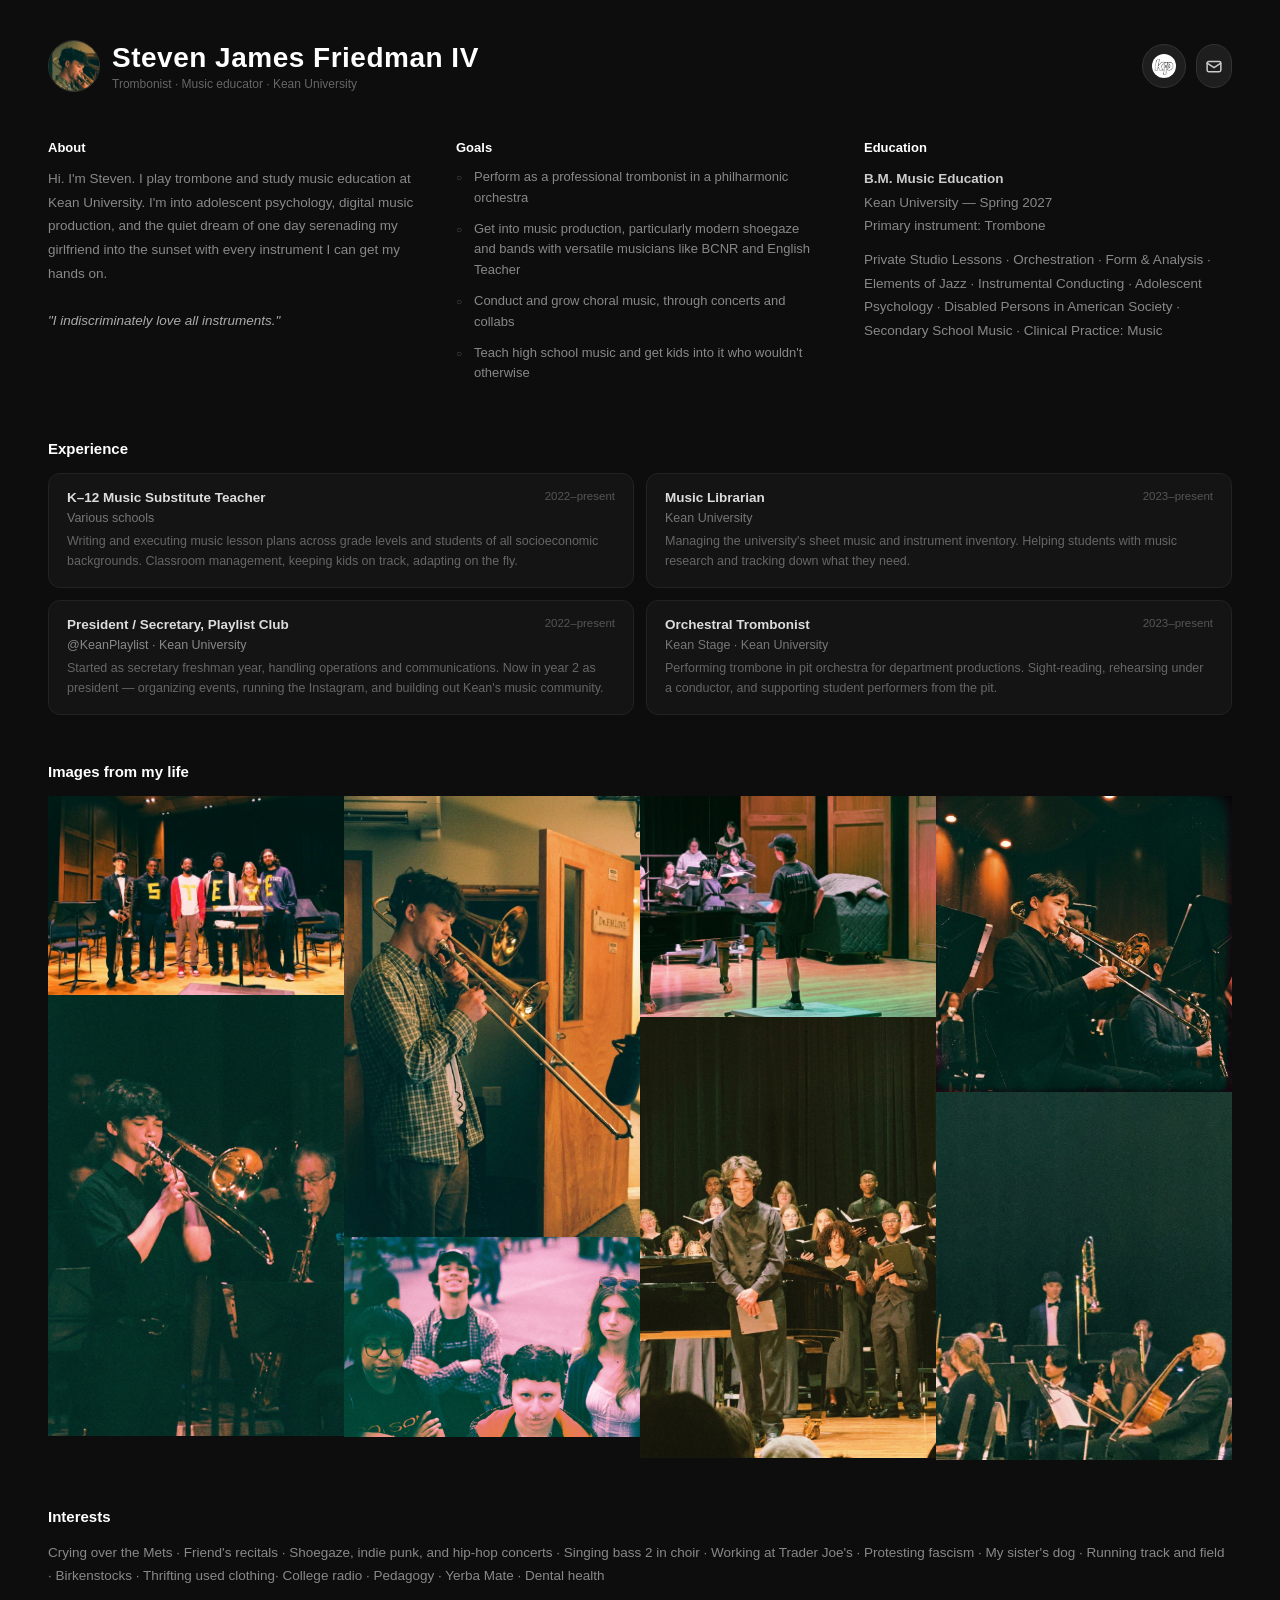
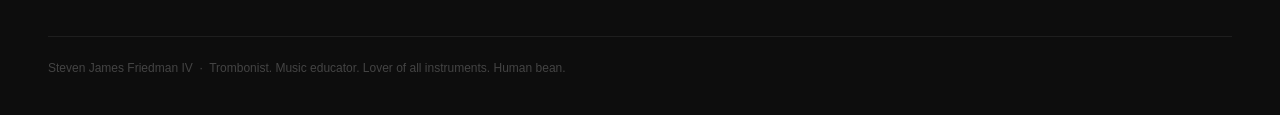
==== ethereal.html @ b5e0310d "me website initially" ====
<!DOCTYPE html>
<html lang="en">
<head>
  <meta charset="UTF-8" />
  <meta name="viewport" content="width=device-width, initial-scale=1.0" />
  <title>Steven James Friedman IV</title>
  <link rel="stylesheet" href="ethereal.css">
  <link rel="icon" href="data:image/svg+xml,<svg xmlns='http://www.w3.org/2000/svg' viewBox='0 0 100 100'><text y='.9em' font-size='90'>🦆</text></svg>">
</head>
<body>

  <header class="header">
    <div class="header-left">
      <div class="avatar">
        <img src="assets/steven0.png" alt="Steven">
      </div>
      <div>
        <h1 class="title">Steven James Friedman IV</h1>
        <p class="subtitle">Trombonist · Music educator · Kean University</p>
      </div>
    </div>
    <div class="header-buttons">
      <a href="https://www.instagram.com/keanplaylist/" target="_blank" class="btn btn-secondary btn-icon-only" aria-label="KeanPlaylist on Instagram">
        <img src="assets/keanplaylist.png" alt="" class="btn-icon">
      </a>
      <a href="mailto:StevenJ.Friedman@outlook.com" class="btn btn-secondary btn-icon-only" aria-label="Email">
        <svg width="16" height="16" viewBox="0 0 14 14" fill="none">
          <rect x="1" y="3" width="12" height="9" rx="1.5" stroke="#ccc" stroke-width="1.3"/>
          <path d="M1 4.5l6 4 6-4" stroke="#ccc" stroke-width="1.3" stroke-linecap="round"/>
        </svg>
      </a>
    </div>
  </header>

  <section class="info-grid">

    <div class="info-block">
      <h2>About</h2>
      <p class="bio-text">
        Hi. I'm Steven. I play trombone and study music education at Kean University.
        I'm into adolescent psychology, digital music production, and the quiet dream of one day
        serenading my girlfriend into the sunset with every instrument I can get my hands on.
        <br><br>
        <em>"I indiscriminately love all instruments."</em>
      </p>
    </div>

    <div class="info-block">
      <h2>Goals</h2>
      <ul class="goal-list">
        <li>Perform as a professional trombonist in a philharmonic orchestra</li>
        <li>Get into music production, particularly modern shoegaze and bands with versatile musicians like BCNR and English Teacher</li>
        <li>Conduct and grow choral music, through concerts and collabs</li>
        <li>Teach high school music and get kids into it who wouldn't otherwise</li>
      </ul>
    </div>

    <div class="info-block">
      <h2>Education</h2>
      <p class="bio-text">
        <strong style="color:#ccc;">B.M. Music Education</strong><br>
        Kean University — Spring 2027<br>
        Primary instrument: Trombone<br>
      </p>
      <p class="bio-text" style="margin-top:10px;">Private Studio Lessons · Orchestration · Form &amp; Analysis · Elements of Jazz · Instrumental Conducting · Adolescent Psychology · Disabled Persons in American Society · Secondary School Music · Clinical Practice: Music</p>
    </div>

  </section>

  <section>
    <p class="section-label">Experience</p>
    <div class="exp-grid">

      <div class="exp-card">
        <div class="exp-card-top">
          <span class="exp-title">K–12 Music Substitute Teacher</span>
          <span class="exp-date">2022–present</span>
        </div>
        <div class="exp-org">Various schools</div>
        <p class="exp-desc">Writing and executing music lesson plans across grade levels and students of all socioeconomic backgrounds. Classroom management, keeping kids on track, adapting on the fly.</p>
      </div>

      <div class="exp-card">
        <div class="exp-card-top">
          <span class="exp-title">Music Librarian</span>
          <span class="exp-date">2023–present</span>
        </div>
        <div class="exp-org">Kean University</div>
        <p class="exp-desc">Managing the university's sheet music and instrument inventory. Helping students with music research and tracking down what they need.</p>
      </div>

      <div class="exp-card">
        <div class="exp-card-top">
          <span class="exp-title">President / Secretary, Playlist Club</span>
          <span class="exp-date">2022–present</span>
        </div>
        <div class="exp-org"><a href="https://www.instagram.com/keanplaylist/" target="_blank" style="color:#888;text-decoration:none;">@KeanPlaylist · Kean University</a></div>
        <p class="exp-desc">Started as secretary freshman year, handling operations and communications. Now in year 2 as president — organizing events, running the Instagram, and building out Kean's music community.</p>
      </div>

      <div class="exp-card">
        <div class="exp-card-top">
          <span class="exp-title">Orchestral Trombonist</span>
          <span class="exp-date">2023–present</span>
        </div>
        <div class="exp-org">Kean Stage · Kean University</div>
        <p class="exp-desc">Performing trombone in pit orchestra for department productions. Sight-reading, rehearsing under a conductor, and supporting student performers from the pit.</p>
      </div>

    </div>
  </section>

  <section class="section-gap">
    <p class="section-label">Images from my life</p>
    <div class="gallery-cols">
      <!-- <div class="gallery-item"><img src="assets/steven6.jpg" alt=""></div> -->
      <div class="gallery-item"><img src="assets/steven2.png" alt=""></div>
      <div class="gallery-item"><img src="assets/steven8.png" alt=""></div>
      <div class="gallery-item"><img src="assets/steven7.png" alt=""></div>
      <div class="gallery-item"><img src="assets/steven4.jpg" alt=""></div>
      <div class="gallery-item"><img src="assets/steven3.png" alt=""></div>
      <div class="gallery-item"><img src="assets/steven9.png" alt=""></div>
      <div class="gallery-item"><img src="assets/steven5.png" alt=""></div>
      <div class="gallery-item"><img src="assets/steven1.png" alt=""></div>
    </div>
  </section>

  <section class="section-gap">
    <p class="section-label">Interests</p>
    <p class="bio-text">Crying over the Mets · Friend's recitals · Shoegaze, indie punk, and hip-hop concerts · Singing bass 2 in choir · Working at Trader Joe's · Protesting fascism · My sister's dog · Running track and field · Birkenstocks · Thrifting used clothing· College radio · Pedagogy · Yerba Mate · Dental health</p>
  </section>

  <footer class="footer">
    Steven James Friedman IV &nbsp;·&nbsp; Trombonist. Music educator. Lover of all instruments. Human bean.
  </footer>

</body>
</html>
---- ethereal.css ----
*, *::before, *::after { box-sizing: border-box; margin: 0; padding: 0; }

body {
  background: #0d0d0d;
  color: #e0e0e0;
  font-family: -apple-system, BlinkMacSystemFont, "Segoe UI", Helvetica, Arial, sans-serif;
  min-height: 100vh;
  padding: 24px 20px;
}

@media (min-width: 640px) {
  body { padding: 40px 48px; }
}

/* Header */
.header {
  display: flex;
  flex-direction: column;
  gap: 16px;
  margin-bottom: 40px;
}

@media (min-width: 640px) {
  .header { flex-direction: row; align-items: center; justify-content: space-between; margin-bottom: 48px; }
}

.header-left { display: flex; align-items: center; gap: 12px; }

/* Avatar */
.avatar {
  width: 44px; height: 44px;
  border-radius: 50%;
  overflow: hidden;
  flex-shrink: 0;
  border: 1px solid #333;
}

@media (min-width: 640px) { .avatar { width: 52px; height: 52px; } }

.avatar img { width: 100%; height: 100%; object-fit: cover; }

.title { font-size: 22px; font-weight: 600; color: #fff; letter-spacing: .5px; }
@media (min-width: 640px) { .title { font-size: 28px; } }

.subtitle { font-size: 12px; color: #666; margin-top: 3px; }

.header-buttons { display: flex; gap: 10px; }

.btn {
  display: flex; align-items: center; gap: 8px;
  padding: 9px 16px; border-radius: 999px;
  font-size: 13px; font-weight: 500;
  cursor: pointer; border: none;
  transition: opacity .15s; text-decoration: none; white-space: nowrap;
}
.btn:hover { opacity: .8; }
.btn-primary  { background: #fff; color: #111; }
.btn-secondary { background: #1e1e1e; color: #e0e0e0; border: 1px solid #333; }

.btn-icon { width: 24px; height: 24px; object-fit: cover; border-radius: 50%; }
.btn-icon-only { padding: 9px; }

/* Info grid */
.info-grid { display: flex; flex-direction: column; gap: 32px; margin-bottom: 48px; }

@media (min-width: 768px) {
  .info-grid { display: grid; grid-template-columns: 1fr 1fr 1fr; gap: 40px; margin-bottom: 56px; }
}

.info-block h2 { font-size: 13px; font-weight: 600; color: #fff; margin-bottom: 12px; }

.bio-text { font-size: 13.5px; line-height: 1.75; color: #888; }
.bio-text em { color: #aaa; font-style: italic; }

/* Goals */
.goal-list { list-style: none; padding: 0; margin: 0; display: flex; flex-direction: column; gap: 10px; }

.goal-list li {
  font-size: 13px; color: #888; line-height: 1.6;
  padding-left: 18px; position: relative;
}

.goal-list li::before {
  content: "○";
  position: absolute;
  left: 0;
  color: #555;
  font-size: 10px;
  top: 3px;
}

/* Experience */
.section-label { font-size: 15px; font-weight: 600; color: #fff; margin-bottom: 16px; }

.exp-grid { display: grid; grid-template-columns: 1fr; gap: 12px; }
@media (min-width: 640px) { .exp-grid { grid-template-columns: 1fr 1fr; } }

.exp-card { background: #141414; border: 1px solid #222; border-radius: 12px; padding: 16px 18px; }

.exp-card-top { display: flex; align-items: flex-start; justify-content: space-between; gap: 8px; margin-bottom: 6px; }

.exp-title { font-size: 13.5px; font-weight: 600; color: #ddd; }
.exp-date  { font-size: 11.5px; color: #555; flex-shrink: 0; }
.exp-org   { font-size: 12.5px; color: #777; margin-bottom: 6px; }
.exp-desc  { font-size: 12.5px; color: #666; line-height: 1.6; }

/* Gallery */
.section-gap { margin-top: 40px; }
@media (min-width: 640px) { .section-gap { margin-top: 48px; } }

.gallery-cols { columns: 2; column-gap: 0; }
@media (min-width: 640px) { .gallery-cols { columns: 4; } }

.gallery-item { break-inside: avoid; overflow: hidden; }
.gallery-item img { width: 100%; display: block; }

/* Footer */
.footer { margin-top: 48px; padding-top: 24px; border-top: 1px solid #1e1e1e; font-size: 12px; color: #444; }
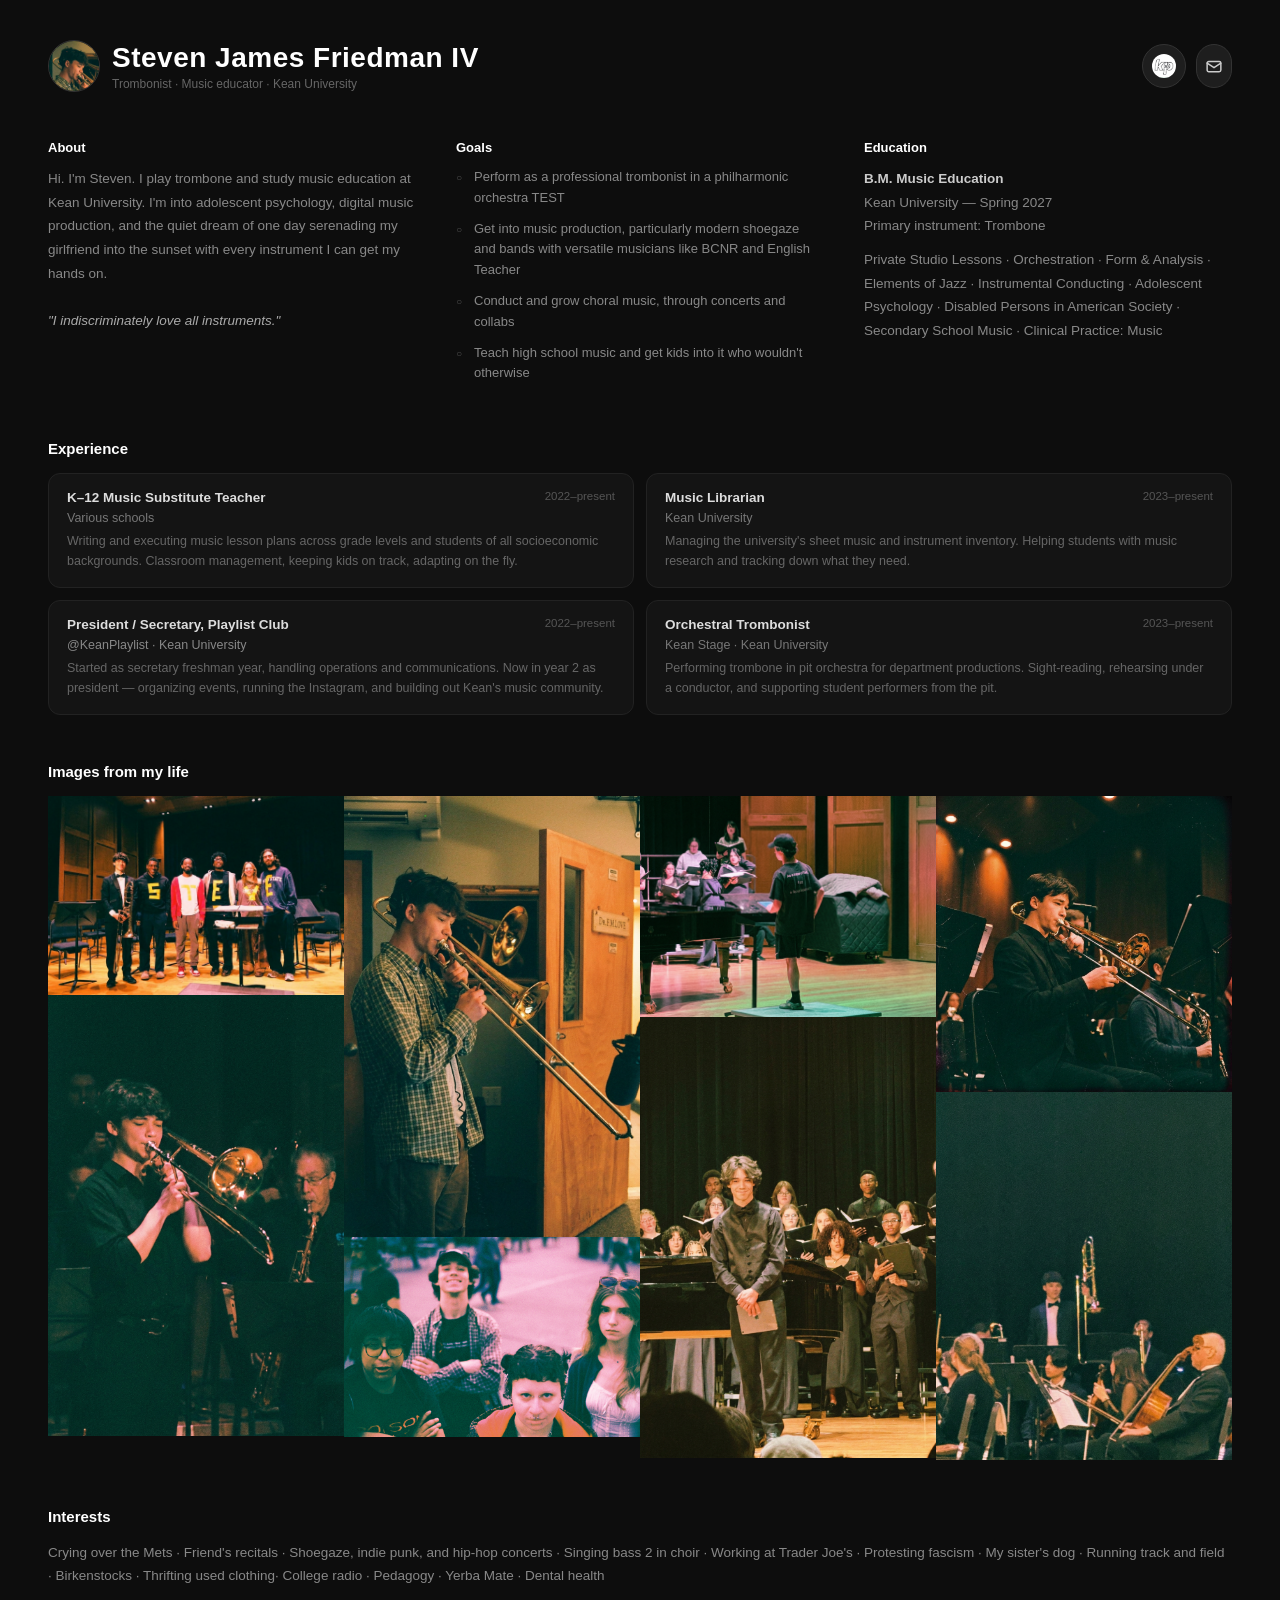
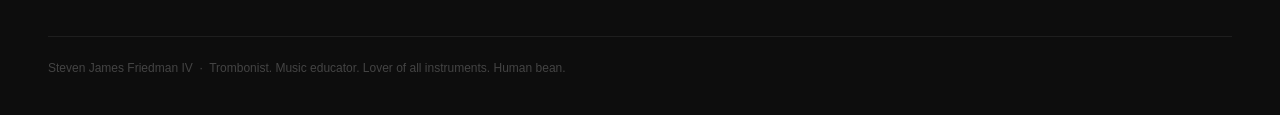
==== commit 34bb7669: "Update ethereal.html Test update" ====
--- a/ethereal.html
+++ b/ethereal.html
@@ -48,7 +48,7 @@
     <div class="info-block">
       <h2>Goals</h2>
       <ul class="goal-list">
-        <li>Perform as a professional trombonist in a philharmonic orchestra</li>
+        <li>Perform as a professional trombonist in a philharmonic orchestra TEST</li>
         <li>Get into music production, particularly modern shoegaze and bands with versatile musicians like BCNR and English Teacher</li>
         <li>Conduct and grow choral music, through concerts and collabs</li>
         <li>Teach high school music and get kids into it who wouldn't otherwise</li>
